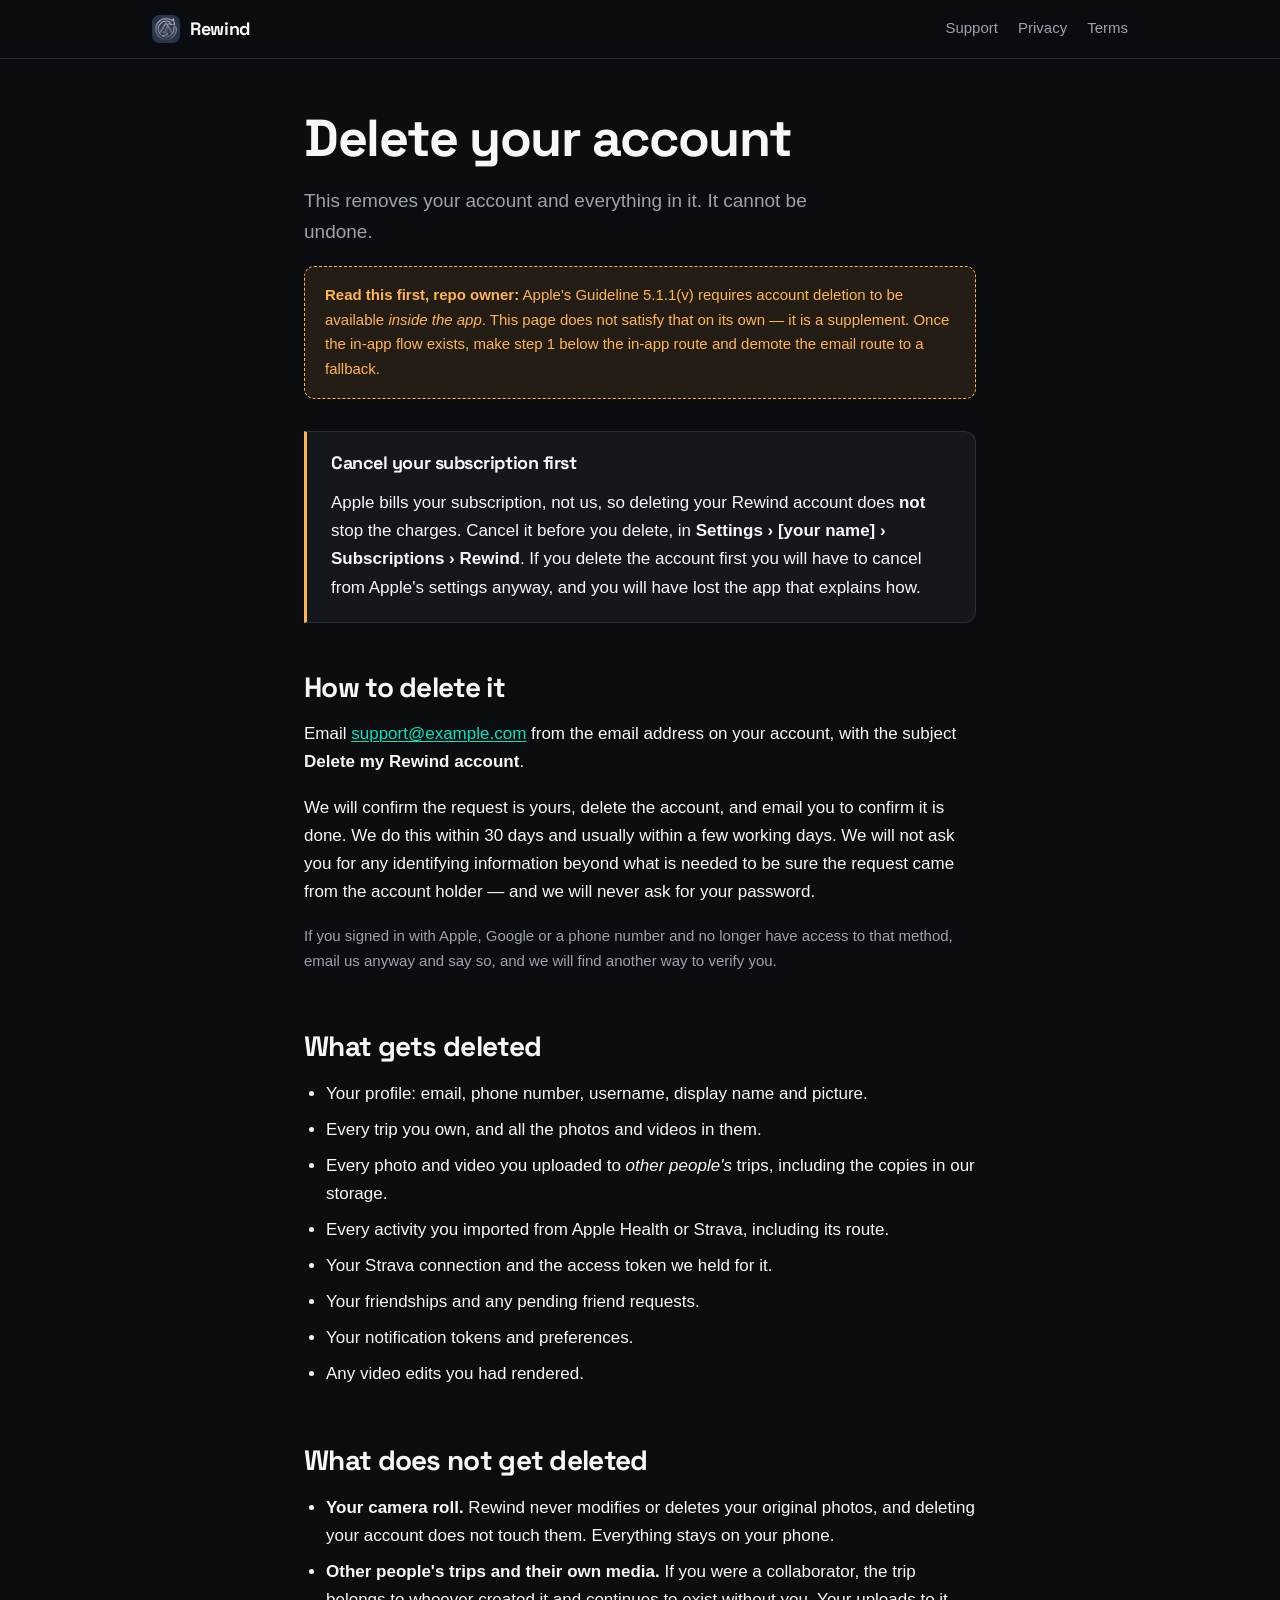
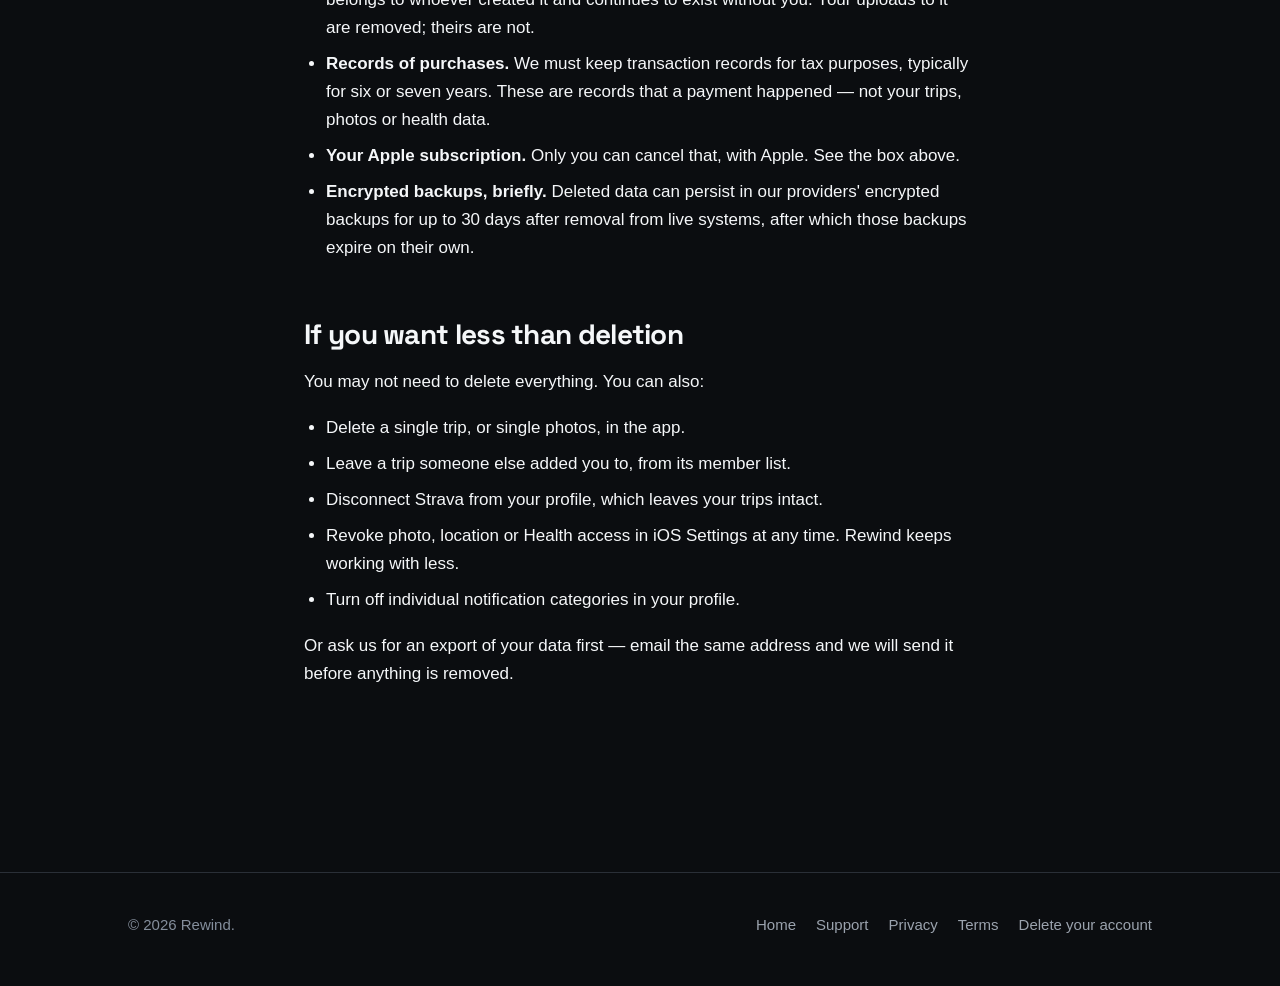
==== delete-account.html @ 3cadbe47 "Add the pages the App Store listing cannot be submitted without" ====
<!doctype html>
<html lang="en">
  <head>
    <meta charset="utf-8" />
    <meta name="viewport" content="width=device-width, initial-scale=1" />
    <title>Delete your account — Rewind</title>
    <meta
      name="description"
      content="How to delete your Rewind account and everything in it, what gets removed, and what to do about an active subscription first."
    />
    <link rel="canonical" href="https://nik-sloop.github.io/rewind-web/delete-account.html" />
    <link rel="icon" href="favicon.png" />
    <link rel="preconnect" href="https://fonts.googleapis.com" />
    <link rel="preconnect" href="https://fonts.gstatic.com" crossorigin />
    <link
      href="https://fonts.googleapis.com/css2?family=Space+Grotesk:wght@500;700&display=swap"
      rel="stylesheet"
    />
    <link rel="stylesheet" href="styles.css" />
  </head>
  <body>
    <a class="skip-link" href="#main">Skip to content</a>

    <header class="site-header">
      <div class="site-header__inner">
        <a class="wordmark" href="./">
          <img src="icon.png" alt="" width="28" height="28" />
          Rewind
        </a>
        <nav class="site-nav" aria-label="Main">
          <a href="support.html">Support</a>
          <a href="privacy.html">Privacy</a>
          <a href="terms.html">Terms</a>
        </nav>
      </div>
    </header>

    <main id="main">
      <div class="prose">
        <h1>Delete your account</h1>
        <p class="lede">
          This removes your account and everything in it. It cannot be undone.
        </p>

        <div class="todo">
          <p>
            <strong>Read this first, repo owner:</strong> Apple's Guideline 5.1.1(v) requires
            account deletion to be available <em>inside the app</em>. This page does not
            satisfy that on its own — it is a supplement. Once the in-app flow exists, make
            step 1 below the in-app route and demote the email route to a fallback.
          </p>
        </div>

        <div class="callout callout--warning">
          <h2 style="margin-top: 0; font-size: 1.125rem">Cancel your subscription first</h2>
          <p style="margin-bottom: 0">
            Apple bills your subscription, not us, so deleting your Rewind account does
            <strong>not</strong> stop the charges. Cancel it before you delete, in
            <strong>Settings &rsaquo; [your name] &rsaquo; Subscriptions &rsaquo;
            Rewind</strong>. If you delete the account first you will have to cancel from
            Apple's settings anyway, and you will have lost the app that explains how.
          </p>
        </div>

        <section>
          <h2>How to delete it</h2>
          <p>
            Email <a href="mailto:support@example.com?subject=Delete%20my%20Rewind%20account">support@example.com</a>
            from the email address on your account, with the subject
            <strong>Delete my Rewind account</strong>.
          </p>
          <p>
            We will confirm the request is yours, delete the account, and email you to confirm
            it is done. We do this within 30 days and usually within a few working days. We
            will not ask you for any identifying information beyond what is needed to be sure
            the request came from the account holder — and we will never ask for your password.
          </p>
          <p class="small muted">
            If you signed in with Apple, Google or a phone number and no longer have access to
            that method, email us anyway and say so, and we will find another way to verify
            you.
          </p>
        </section>

        <section>
          <h2>What gets deleted</h2>
          <ul>
            <li>Your profile: email, phone number, username, display name and picture.</li>
            <li>Every trip you own, and all the photos and videos in them.</li>
            <li>
              Every photo and video you uploaded to <em>other people's</em> trips, including
              the copies in our storage.
            </li>
            <li>Every activity you imported from Apple Health or Strava, including its route.</li>
            <li>Your Strava connection and the access token we held for it.</li>
            <li>Your friendships and any pending friend requests.</li>
            <li>Your notification tokens and preferences.</li>
            <li>Any video edits you had rendered.</li>
          </ul>
        </section>

        <section>
          <h2>What does not get deleted</h2>
          <ul>
            <li>
              <strong>Your camera roll.</strong> Rewind never modifies or deletes your original
              photos, and deleting your account does not touch them. Everything stays on your
              phone.
            </li>
            <li>
              <strong>Other people's trips and their own media.</strong> If you were a
              collaborator, the trip belongs to whoever created it and continues to exist
              without you. Your uploads to it are removed; theirs are not.
            </li>
            <li>
              <strong>Records of purchases.</strong> We must keep transaction records for tax
              purposes, typically for six or seven years. These are records that a payment
              happened — not your trips, photos or health data.
            </li>
            <li>
              <strong>Your Apple subscription.</strong> Only you can cancel that, with Apple.
              See the box above.
            </li>
            <li>
              <strong>Encrypted backups, briefly.</strong> Deleted data can persist in our
              providers' encrypted backups for up to 30 days after removal from live systems,
              after which those backups expire on their own.
            </li>
          </ul>
        </section>

        <section>
          <h2>If you want less than deletion</h2>
          <p>You may not need to delete everything. You can also:</p>
          <ul>
            <li>Delete a single trip, or single photos, in the app.</li>
            <li>Leave a trip someone else added you to, from its member list.</li>
            <li>Disconnect Strava from your profile, which leaves your trips intact.</li>
            <li>
              Revoke photo, location or Health access in iOS Settings at any time. Rewind keeps
              working with less.
            </li>
            <li>Turn off individual notification categories in your profile.</li>
          </ul>
          <p>
            Or ask us for an export of your data first — email the same address and we will
            send it before anything is removed.
          </p>
        </section>
      </div>
    </main>

    <footer class="site-footer">
      <div class="site-footer__inner">
        <p>&copy; 2026 Rewind.</p>
        <nav aria-label="Footer">
          <a href="./">Home</a>
          <a href="support.html">Support</a>
          <a href="privacy.html">Privacy</a>
          <a href="terms.html">Terms</a>
          <a href="delete-account.html">Delete your account</a>
        </nav>
      </div>
    </footer>
  </body>
</html>
---- styles.css ----
/*
 * One stylesheet for all five pages.
 *
 * The colours are copied from `src/theme/colors.ts` and the display font from
 * `src/theme/typography.ts` so the site and the app look like the same product.
 * They are copied rather than imported because this directory is deliberately
 * build-free: GitHub Pages serves it as-is, so there is no step that could
 * read a TypeScript file. If the app's palette changes, this is the second
 * place to change.
 *
 * Body text uses the system font stack for the same reason the app leaves
 * `fontFamily` undefined on body text — it renders in SF on Apple platforms,
 * which is what the app looks like, and costs no download.
 */

:root {
  --bg: #0b0d10;
  --surface: #14171c;
  --surface-elevated: #1d2127;
  --border: #2a2f37;
  --accent: #00e5c0;
  --accent-pressed: #00c2a3;
  --accent-tint: rgba(0, 229, 192, 0.12);
  --text-primary: #f5f7f9;
  --text-secondary: #9ba3ae;
  --text-muted: #848e9c;
  --warning: #ffb454;

  --font-display: 'Space Grotesk', -apple-system, BlinkMacSystemFont, sans-serif;
  --font-body: -apple-system, BlinkMacSystemFont, 'Segoe UI', Roboto, Helvetica,
    Arial, sans-serif;

  --measure: 42rem;
  --gutter: 1.5rem;
}

*,
*::before,
*::after {
  box-sizing: border-box;
}

html {
  /* Anchor links land below the sticky header rather than under it. */
  scroll-padding-top: 5rem;
}

body {
  margin: 0;
  background: var(--bg);
  color: var(--text-primary);
  font-family: var(--font-body);
  font-size: 1.0625rem;
  line-height: 1.65;
  -webkit-font-smoothing: antialiased;
}

/* ---------- Skip link ---------- */

.skip-link {
  position: absolute;
  left: -9999px;
  top: 0;
  z-index: 100;
  padding: 0.75rem 1rem;
  background: var(--accent);
  color: var(--bg);
  font-weight: 600;
  border-radius: 0 0 8px 0;
}

.skip-link:focus {
  left: 0;
}

/* ---------- Header ---------- */

.site-header {
  position: sticky;
  top: 0;
  z-index: 50;
  background: rgba(11, 13, 16, 0.85);
  backdrop-filter: blur(12px);
  border-bottom: 1px solid var(--border);
}

.site-header__inner {
  max-width: 64rem;
  margin: 0 auto;
  padding: 0.875rem var(--gutter);
  display: flex;
  align-items: center;
  justify-content: space-between;
  gap: 1rem;
  flex-wrap: wrap;
}

.wordmark {
  display: flex;
  align-items: center;
  gap: 0.625rem;
  font-family: var(--font-display);
  font-weight: 700;
  font-size: 1.125rem;
  letter-spacing: -0.02em;
  color: var(--text-primary);
  text-decoration: none;
}

.wordmark img {
  width: 28px;
  height: 28px;
  border-radius: 7px;
}

.site-nav {
  display: flex;
  gap: 1.25rem;
  font-size: 0.9375rem;
}

.site-nav a {
  color: var(--text-secondary);
  text-decoration: none;
}

.site-nav a:hover,
.site-nav a:focus-visible {
  color: var(--text-primary);
}

.site-nav a[aria-current='page'] {
  color: var(--accent);
}

/* ---------- Layout ---------- */

main {
  max-width: 64rem;
  margin: 0 auto;
  padding: 0 var(--gutter);
}

.prose {
  max-width: var(--measure);
  margin: 0 auto;
  padding: 3rem 0 4rem;
}

section {
  margin: 0 0 3.5rem;
}

/* ---------- Type ---------- */

h1,
h2,
h3 {
  font-family: var(--font-display);
  letter-spacing: -0.025em;
  line-height: 1.2;
  color: var(--text-primary);
}

h1 {
  font-size: clamp(2rem, 6vw, 3.25rem);
  font-weight: 700;
  margin: 0 0 1rem;
}

h2 {
  font-size: clamp(1.375rem, 3.5vw, 1.75rem);
  font-weight: 700;
  margin: 3rem 0 1rem;
}

h3 {
  font-size: 1.125rem;
  font-weight: 500;
  margin: 2rem 0 0.5rem;
}

p {
  margin: 0 0 1.125rem;
}

a {
  color: var(--accent);
  text-decoration-thickness: 1px;
  text-underline-offset: 2px;
}

a:hover,
a:focus-visible {
  color: var(--accent-pressed);
}

:focus-visible {
  outline: 2px solid var(--accent);
  outline-offset: 2px;
  border-radius: 3px;
}

.lede {
  font-size: 1.1875rem;
  color: var(--text-secondary);
  max-width: 34rem;
}

.meta {
  font-size: 0.875rem;
  color: var(--text-muted);
  margin: 0 0 2.5rem;
}

.muted {
  color: var(--text-secondary);
}

.small {
  font-size: 0.9375rem;
}

ul,
ol {
  margin: 0 0 1.125rem;
  padding-left: 1.375rem;
}

li {
  margin-bottom: 0.5rem;
}

li > strong {
  color: var(--text-primary);
}

code {
  font-family: ui-monospace, 'SF Mono', Menlo, monospace;
  font-size: 0.875em;
  background: var(--surface-elevated);
  padding: 0.1em 0.35em;
  border-radius: 4px;
}

/* ---------- Hero ---------- */

.hero {
  padding: clamp(3.5rem, 10vw, 6.5rem) 0 clamp(2.5rem, 6vw, 4rem);
  text-align: center;
}

.hero .lede {
  margin-left: auto;
  margin-right: auto;
}

.hero__icon {
  width: 88px;
  height: 88px;
  border-radius: 22px;
  margin: 0 auto 2rem;
  display: block;
  box-shadow: 0 12px 40px rgba(0, 0, 0, 0.5);
}

.eyebrow {
  display: inline-block;
  font-size: 0.8125rem;
  font-weight: 600;
  letter-spacing: 0.08em;
  text-transform: uppercase;
  color: var(--accent);
  background: var(--accent-tint);
  padding: 0.3125rem 0.75rem;
  border-radius: 999px;
  margin-bottom: 1.5rem;
}

/* ---------- Buttons ---------- */

.cta-row {
  display: flex;
  gap: 0.875rem;
  justify-content: center;
  flex-wrap: wrap;
  margin-top: 2rem;
}

.btn {
  display: inline-flex;
  align-items: center;
  gap: 0.5rem;
  padding: 0.8125rem 1.5rem;
  border-radius: 12px;
  font-size: 1rem;
  font-weight: 600;
  text-decoration: none;
  border: 1px solid transparent;
}

.btn--primary {
  background: var(--accent);
  color: var(--bg);
}

.btn--primary:hover,
.btn--primary:focus-visible {
  background: var(--accent-pressed);
  color: var(--bg);
}

.btn--ghost {
  border-color: var(--border);
  color: var(--text-primary);
  background: transparent;
}

.btn--ghost:hover,
.btn--ghost:focus-visible {
  border-color: var(--text-secondary);
  color: var(--text-primary);
  background: var(--surface);
}

/* ---------- Feature grid ---------- */

.features {
  display: grid;
  grid-template-columns: repeat(auto-fit, minmax(16rem, 1fr));
  gap: 1rem;
  margin: 0 0 4rem;
}

.card {
  background: var(--surface);
  border: 1px solid var(--border);
  border-radius: 16px;
  padding: 1.5rem;
}

.card h3 {
  margin: 0 0 0.5rem;
  font-size: 1.0625rem;
  font-weight: 700;
}

.card p {
  margin: 0;
  color: var(--text-secondary);
  font-size: 0.9375rem;
}

/* ---------- Callout ---------- */

.callout {
  background: var(--surface);
  border: 1px solid var(--border);
  border-left: 3px solid var(--accent);
  border-radius: 0 12px 12px 0;
  padding: 1.25rem 1.5rem;
  margin: 0 0 2rem;
}

.callout > :last-child {
  margin-bottom: 0;
}

.callout--warning {
  border-left-color: var(--warning);
}

/* A block the repo owner must fill in before publishing. Deliberately loud. */
.todo {
  background: rgba(255, 180, 84, 0.1);
  border: 1px dashed var(--warning);
  border-radius: 10px;
  padding: 1rem 1.25rem;
  margin: 0 0 2rem;
  font-size: 0.9375rem;
  color: var(--warning);
}

.todo > :last-child {
  margin-bottom: 0;
}

.todo strong {
  color: var(--warning);
}

/* ---------- Tables ---------- */

.table-wrap {
  overflow-x: auto;
  margin: 0 0 2rem;
  border: 1px solid var(--border);
  border-radius: 12px;
}

table {
  width: 100%;
  border-collapse: collapse;
  font-size: 0.9375rem;
  min-width: 30rem;
}

th,
td {
  text-align: left;
  padding: 0.75rem 1rem;
  border-bottom: 1px solid var(--border);
  vertical-align: top;
}

thead th {
  background: var(--surface-elevated);
  font-family: var(--font-display);
  font-weight: 700;
  font-size: 0.875rem;
  color: var(--text-primary);
  white-space: nowrap;
}

tbody tr:last-child td {
  border-bottom: none;
}

td:first-child {
  color: var(--text-primary);
  font-weight: 500;
}

/* ---------- Table of contents ---------- */

.toc {
  background: var(--surface);
  border: 1px solid var(--border);
  border-radius: 12px;
  padding: 1.25rem 1.5rem;
  margin: 0 0 3rem;
}

.toc h2 {
  font-size: 0.8125rem;
  text-transform: uppercase;
  letter-spacing: 0.08em;
  color: var(--text-muted);
  margin: 0 0 0.75rem;
  font-weight: 600;
}

.toc ol {
  margin: 0;
  padding-left: 1.25rem;
  font-size: 0.9375rem;
  columns: 2;
  column-gap: 2rem;
}

@media (max-width: 34rem) {
  .toc ol {
    columns: 1;
  }
}

/* ---------- Details / FAQ ---------- */

details {
  background: var(--surface);
  border: 1px solid var(--border);
  border-radius: 12px;
  margin-bottom: 0.75rem;
  overflow: hidden;
}

summary {
  padding: 1rem 1.25rem;
  cursor: pointer;
  font-weight: 600;
  font-size: 1rem;
  list-style: none;
  display: flex;
  justify-content: space-between;
  gap: 1rem;
  align-items: center;
}

summary::-webkit-details-marker {
  display: none;
}

summary::after {
  content: '+';
  color: var(--accent);
  font-size: 1.25rem;
  line-height: 1;
  flex-shrink: 0;
}

details[open] summary::after {
  content: '\2212';
}

details > *:not(summary) {
  padding: 0 1.25rem;
}

details > *:not(summary):last-child {
  padding-bottom: 1rem;
}

/* ---------- Definition-style contact block ---------- */

.contact-card {
  background: var(--surface);
  border: 1px solid var(--border);
  border-radius: 16px;
  padding: 1.75rem;
  margin: 0 0 2.5rem;
}

.contact-card p:last-child {
  margin-bottom: 0;
}

.contact-card__email {
  font-family: var(--font-display);
  font-size: clamp(1.125rem, 3vw, 1.5rem);
  font-weight: 700;
  word-break: break-all;
}

/* ---------- Footer ---------- */

.site-footer {
  border-top: 1px solid var(--border);
  margin-top: 4rem;
  padding: 2.5rem var(--gutter) 3rem;
  font-size: 0.9375rem;
  color: var(--text-muted);
}

.site-footer__inner {
  max-width: 64rem;
  margin: 0 auto;
  display: flex;
  justify-content: space-between;
  gap: 1.5rem;
  flex-wrap: wrap;
}

.site-footer nav {
  display: flex;
  gap: 1.25rem;
  flex-wrap: wrap;
}

.site-footer a {
  color: var(--text-secondary);
  text-decoration: none;
}

.site-footer a:hover,
.site-footer a:focus-visible {
  color: var(--text-primary);
}

.site-footer p {
  margin: 0;
}

/* ---------- Reduced motion ---------- */

@media (prefers-reduced-motion: reduce) {
  html {
    scroll-behavior: auto;
  }

  *,
  *::before,
  *::after {
    animation-duration: 0.01ms !important;
    transition-duration: 0.01ms !important;
  }
}
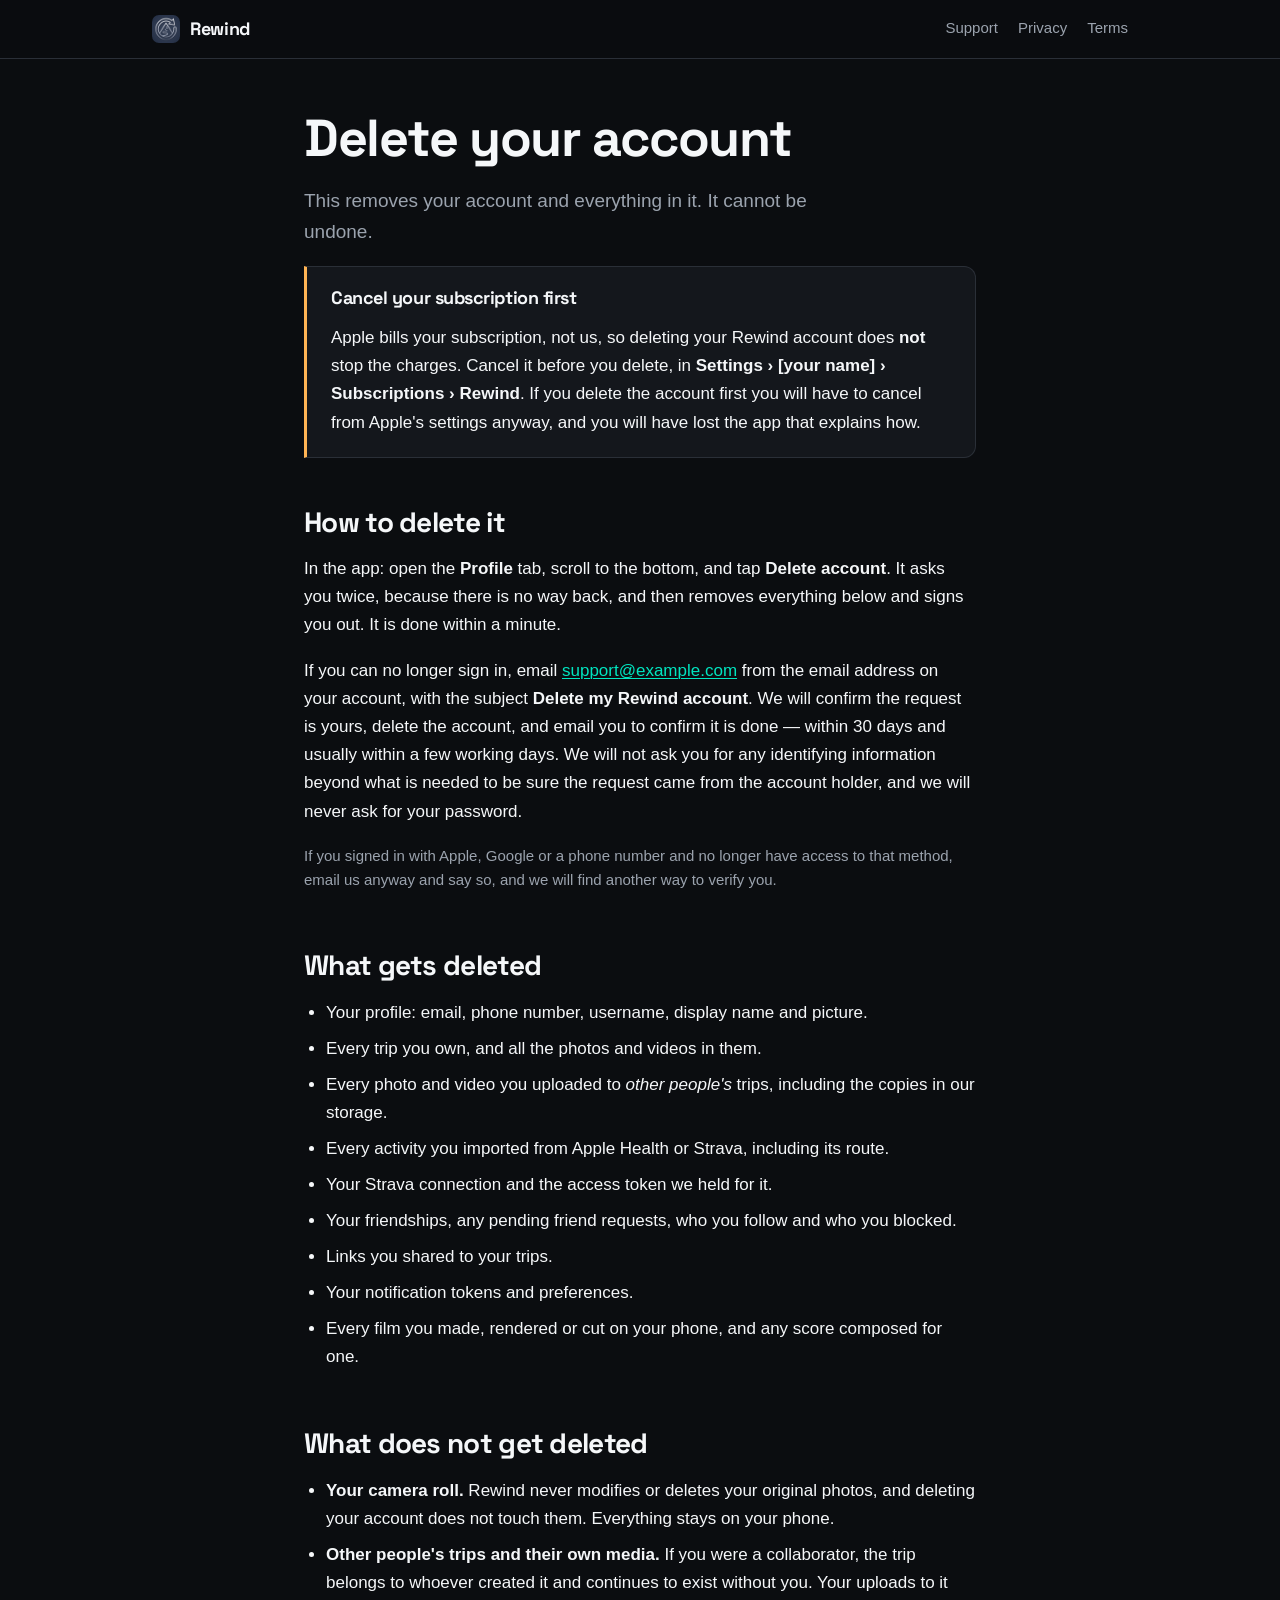
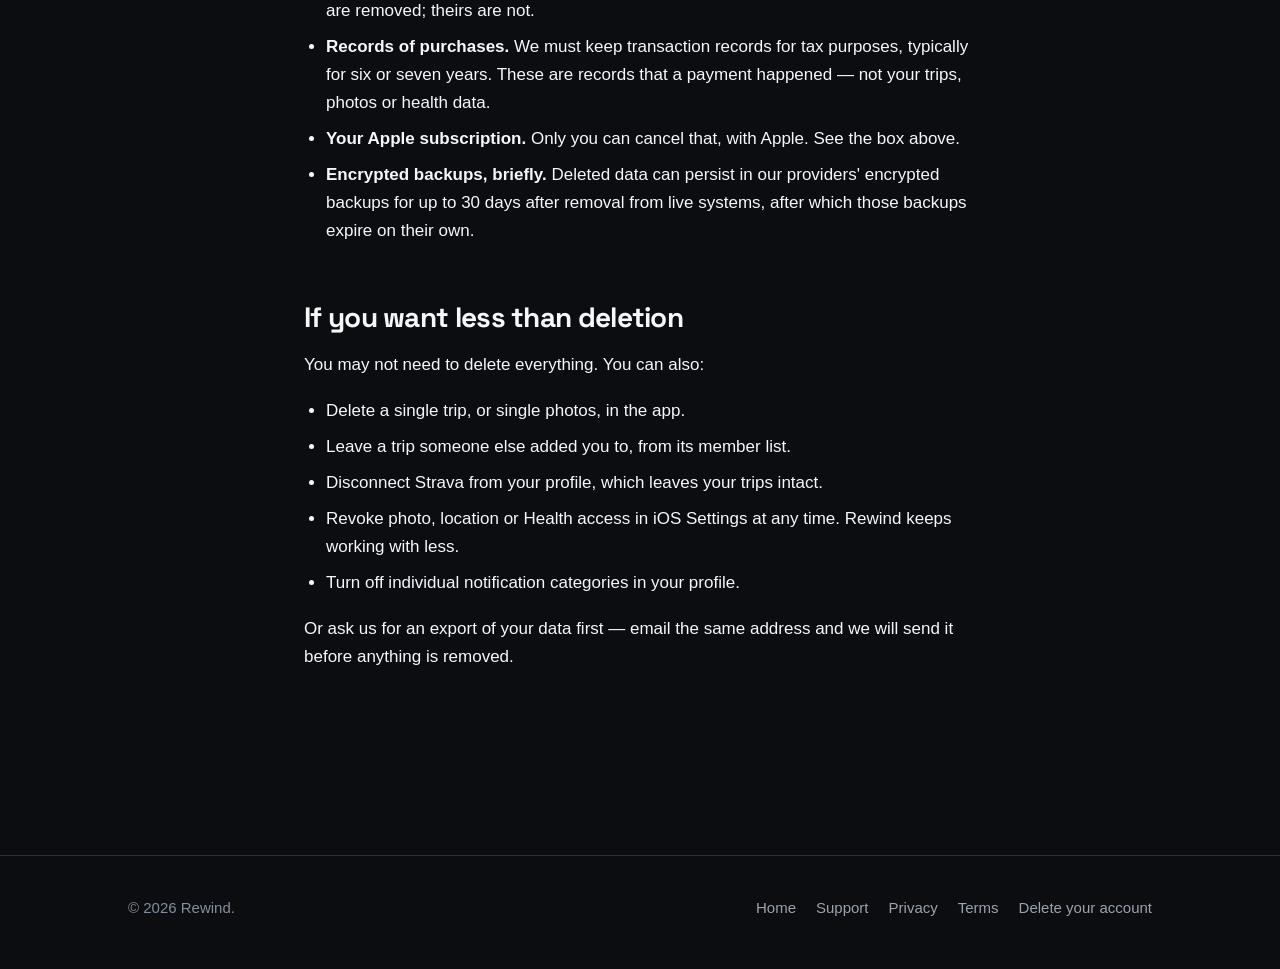
==== commit afec0719: "Publish the site from periq's web folder Pages rewritten for public profiles, report and block, in-a" ====
--- a/delete-account.html
+++ b/delete-account.html
@@ -8,7 +8,7 @@
       name="description"
       content="How to delete your Rewind account and everything in it, what gets removed, and what to do about an active subscription first."
     />
-    <link rel="canonical" href="https://nik-sloop.github.io/rewind-web/delete-account.html" />
+    <link rel="canonical" href="https://getrewind.cloud/delete-account.html" />
     <link rel="icon" href="favicon.png" />
     <link rel="preconnect" href="https://fonts.googleapis.com" />
     <link rel="preconnect" href="https://fonts.gstatic.com" crossorigin />
@@ -42,15 +42,6 @@
           This removes your account and everything in it. It cannot be undone.
         </p>
 
-        <div class="todo">
-          <p>
-            <strong>Read this first, repo owner:</strong> Apple's Guideline 5.1.1(v) requires
-            account deletion to be available <em>inside the app</em>. This page does not
-            satisfy that on its own — it is a supplement. Once the in-app flow exists, make
-            step 1 below the in-app route and demote the email route to a fallback.
-          </p>
-        </div>
-
         <div class="callout callout--warning">
           <h2 style="margin-top: 0; font-size: 1.125rem">Cancel your subscription first</h2>
           <p style="margin-bottom: 0">
@@ -65,15 +56,19 @@
         <section>
           <h2>How to delete it</h2>
           <p>
-            Email <a href="mailto:support@example.com?subject=Delete%20my%20Rewind%20account">support@example.com</a>
-            from the email address on your account, with the subject
-            <strong>Delete my Rewind account</strong>.
+            In the app: open the <strong>Profile</strong> tab, scroll to the bottom, and tap
+            <strong>Delete account</strong>. It asks you twice, because there is no way back,
+            and then removes everything below and signs you out. It is done within a minute.
           </p>
           <p>
-            We will confirm the request is yours, delete the account, and email you to confirm
-            it is done. We do this within 30 days and usually within a few working days. We
-            will not ask you for any identifying information beyond what is needed to be sure
-            the request came from the account holder — and we will never ask for your password.
+            If you can no longer sign in, email
+            <a href="mailto:support@example.com?subject=Delete%20my%20Rewind%20account">support@example.com</a>
+            from the email address on your account, with the subject
+            <strong>Delete my Rewind account</strong>. We will confirm the request is yours,
+            delete the account, and email you to confirm it is done — within 30 days and
+            usually within a few working days. We will not ask you for any identifying
+            information beyond what is needed to be sure the request came from the account
+            holder, and we will never ask for your password.
           </p>
           <p class="small muted">
             If you signed in with Apple, Google or a phone number and no longer have access to
@@ -93,9 +88,10 @@
             </li>
             <li>Every activity you imported from Apple Health or Strava, including its route.</li>
             <li>Your Strava connection and the access token we held for it.</li>
-            <li>Your friendships and any pending friend requests.</li>
+            <li>Your friendships, any pending friend requests, who you follow and who you blocked.</li>
+            <li>Links you shared to your trips.</li>
             <li>Your notification tokens and preferences.</li>
-            <li>Any video edits you had rendered.</li>
+            <li>Every film you made, rendered or cut on your phone, and any score composed for one.</li>
           </ul>
         </section>
 
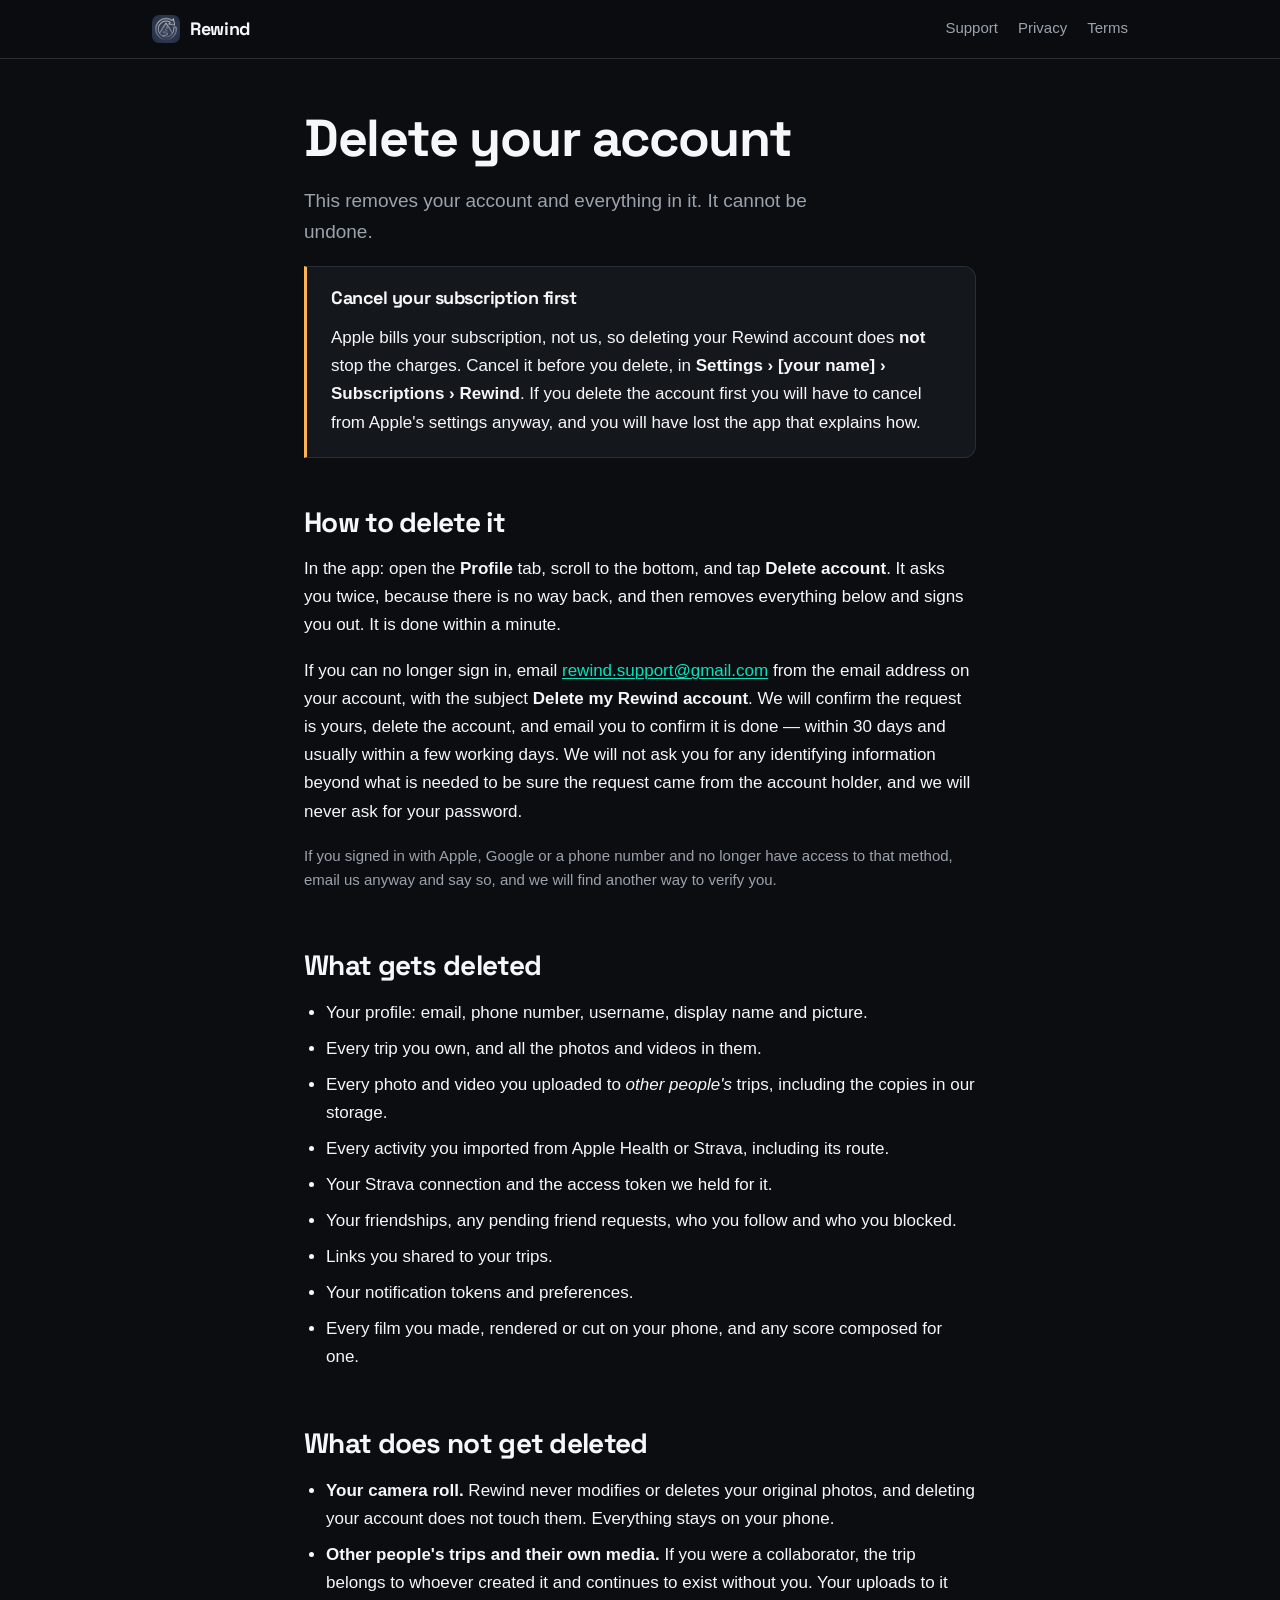
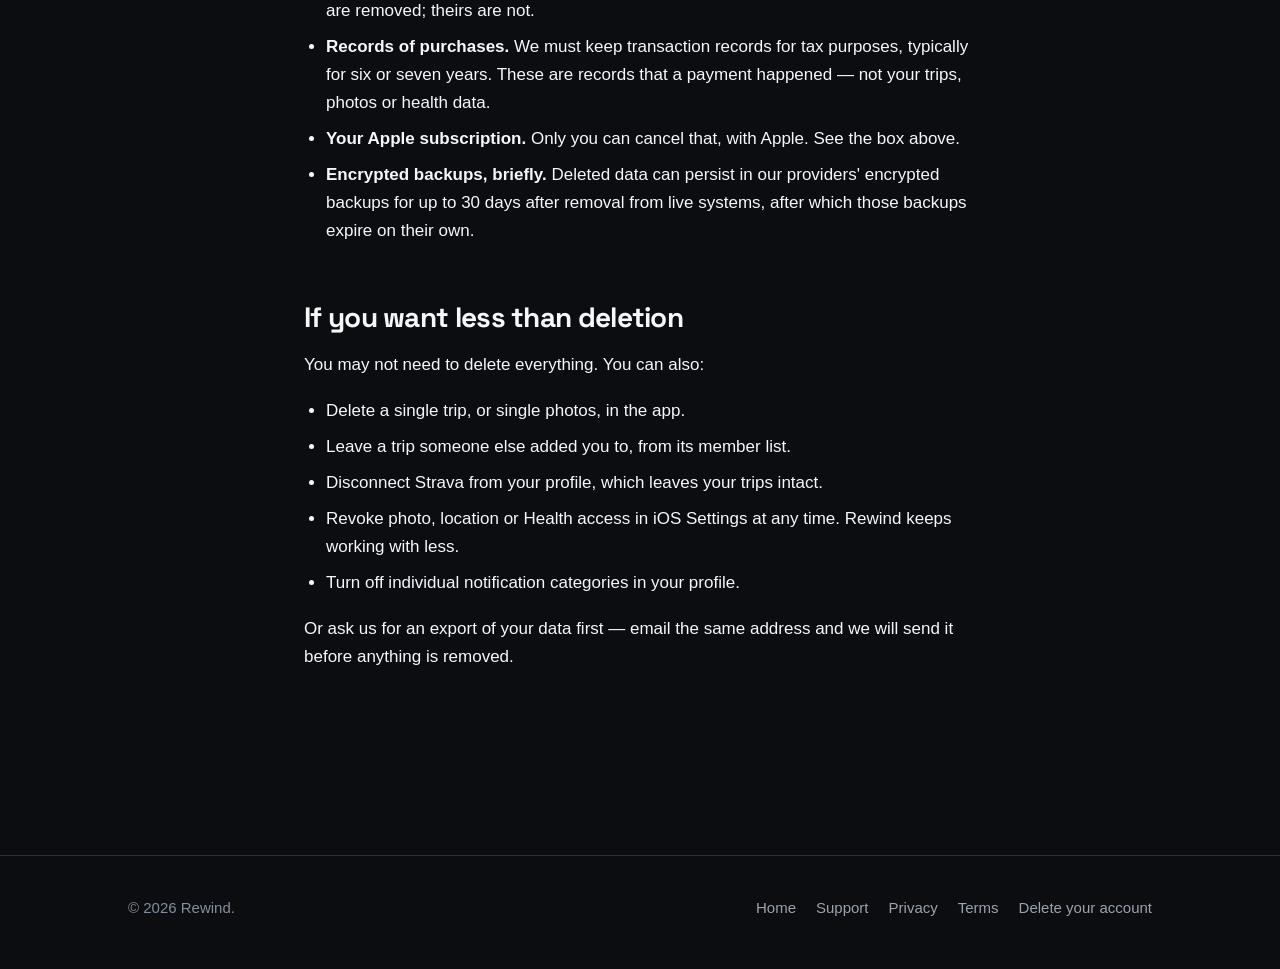
==== commit a3a49d06: "Legal pages with the identity and support address filled in Nikolaus Sloop, Maryland, United States;" ====
--- a/delete-account.html
+++ b/delete-account.html
@@ -62,7 +62,7 @@
           </p>
           <p>
             If you can no longer sign in, email
-            <a href="mailto:support@example.com?subject=Delete%20my%20Rewind%20account">support@example.com</a>
+            <a href="mailto:rewind.support@gmail.com?subject=Delete%20my%20Rewind%20account">rewind.support@gmail.com</a>
             from the email address on your account, with the subject
             <strong>Delete my Rewind account</strong>. We will confirm the request is yours,
             delete the account, and email you to confirm it is done — within 30 days and
